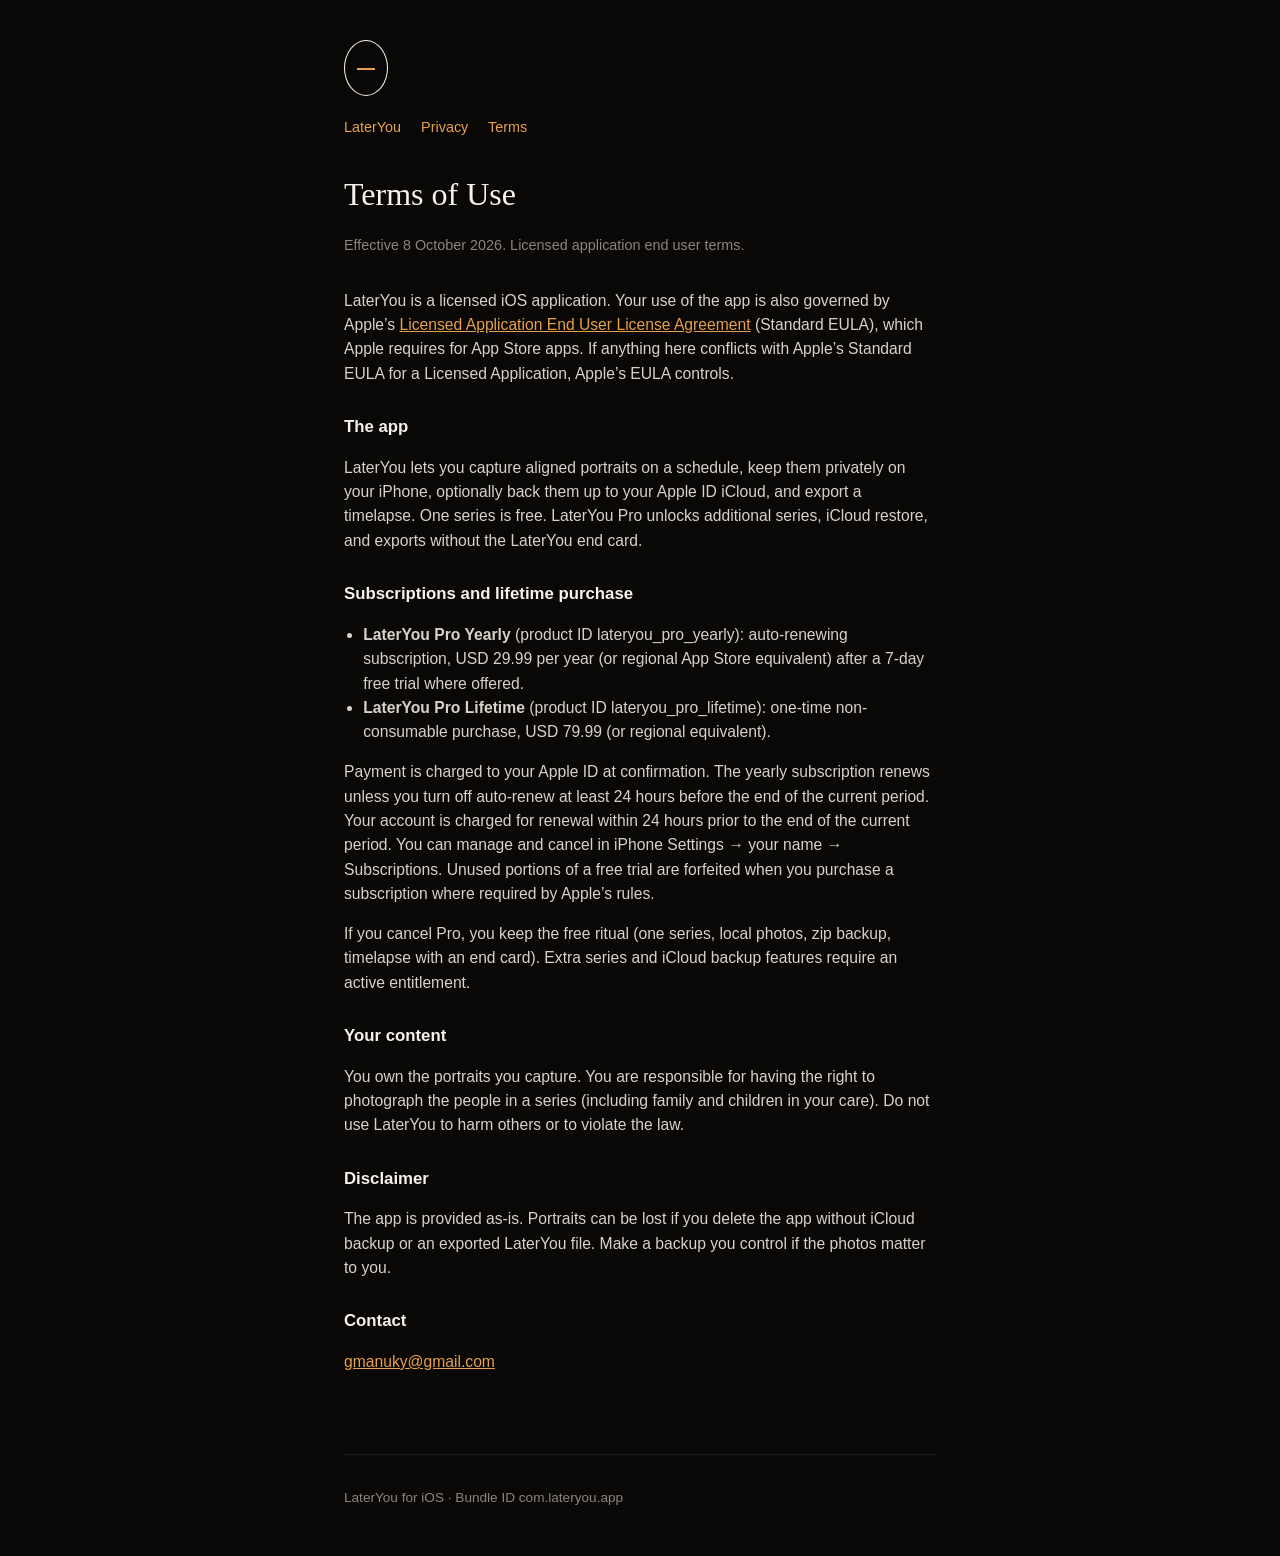
==== terms/index.html @ 8568d7ca "Publish LaterYou privacy policy and terms for App Store. Co-authored-by: Cursor <cursoragent@cursor." ====
<!DOCTYPE html>
<html lang="en">
<head>
  <meta charset="utf-8">
  <meta name="viewport" content="width=device-width, initial-scale=1">
  <title>Terms of Use — LaterYou</title>
  <link rel="stylesheet" href="../styles.css">
</head>
<body>
  <header>
    <div class="mark" aria-hidden="true"></div>
    <nav>
      <a href="../">LaterYou</a>
      <a href="../privacy/">Privacy</a>
      <a href="./">Terms</a>
    </nav>
    <h1>Terms of Use</h1>
    <p class="meta">Effective 8 October 2026. Licensed application end user terms.</p>
  </header>
  <main>
    <p>LaterYou is a licensed iOS application. Your use of the app is also governed by Apple’s <a href="https://www.apple.com/legal/internet-services/itunes/dev/stdeula/">Licensed Application End User License Agreement</a> (Standard EULA), which Apple requires for App Store apps. If anything here conflicts with Apple’s Standard EULA for a Licensed Application, Apple’s EULA controls.</p>

    <h2>The app</h2>
    <p>LaterYou lets you capture aligned portraits on a schedule, keep them privately on your iPhone, optionally back them up to your Apple ID iCloud, and export a timelapse. One series is free. LaterYou Pro unlocks additional series, iCloud restore, and exports without the LaterYou end card.</p>

    <h2>Subscriptions and lifetime purchase</h2>
    <ul>
      <li><strong>LaterYou Pro Yearly</strong> (product ID lateryou_pro_yearly): auto-renewing subscription, USD 29.99 per year (or regional App Store equivalent) after a 7-day free trial where offered.</li>
      <li><strong>LaterYou Pro Lifetime</strong> (product ID lateryou_pro_lifetime): one-time non-consumable purchase, USD 79.99 (or regional equivalent).</li>
    </ul>
    <p>Payment is charged to your Apple ID at confirmation. The yearly subscription renews unless you turn off auto-renew at least 24 hours before the end of the current period. Your account is charged for renewal within 24 hours prior to the end of the current period. You can manage and cancel in iPhone Settings → your name → Subscriptions. Unused portions of a free trial are forfeited when you purchase a subscription where required by Apple’s rules.</p>
    <p>If you cancel Pro, you keep the free ritual (one series, local photos, zip backup, timelapse with an end card). Extra series and iCloud backup features require an active entitlement.</p>

    <h2>Your content</h2>
    <p>You own the portraits you capture. You are responsible for having the right to photograph the people in a series (including family and children in your care). Do not use LaterYou to harm others or to violate the law.</p>

    <h2>Disclaimer</h2>
    <p>The app is provided as-is. Portraits can be lost if you delete the app without iCloud backup or an exported LaterYou file. Make a backup you control if the photos matter to you.</p>

    <h2>Contact</h2>
    <p><a href="mailto:gmanuky@gmail.com">gmanuky@gmail.com</a></p>
  </main>
  <footer>
    <hr>
    LaterYou for iOS · Bundle ID com.lateryou.app
  </footer>
</body>
</html>
---- styles.css ----
:root {
  --bg: #090807;
  --ink: #f6f2ec;
  --muted: #8c857a;
  --hair: rgba(255, 255, 255, 0.08);
  --amber: #e8a04a;
}
* { box-sizing: border-box; }
html, body {
  margin: 0;
  background: var(--bg);
  color: var(--ink);
  font-family: -apple-system, BlinkMacSystemFont, "Segoe UI", Helvetica, Arial, sans-serif;
  line-height: 1.55;
}
a { color: var(--amber); }
header, main, footer {
  max-width: 40rem;
  margin: 0 auto;
  padding: 0 1.5rem;
}
header { padding-top: 2.5rem; }
.mark {
  width: 2.75rem;
  height: 3.5rem;
  border: 1.5px solid var(--ink);
  border-radius: 50%;
  position: relative;
  margin-bottom: 1.25rem;
}
.mark::after {
  content: "";
  position: absolute;
  left: 29%;
  top: 50%;
  width: 42%;
  height: 1.5px;
  background: var(--amber);
}
nav { margin: 1rem 0 2rem; font-size: 0.9rem; }
nav a { margin-right: 1rem; text-decoration: none; }
h1 {
  font-family: Palatino, "Palatino Linotype", "Times New Roman", serif;
  font-weight: 400;
  font-size: 2rem;
  margin: 0 0 0.5rem;
}
.meta { color: var(--muted); font-size: 0.9rem; margin-bottom: 2rem; }
h2 {
  font-size: 1.05rem;
  margin: 1.75rem 0 0.5rem;
}
p, li { color: #d8d2c8; font-size: 0.98rem; }
ul { padding-left: 1.2rem; }
hr {
  border: 0;
  border-top: 1px solid var(--hair);
  margin: 2rem 0;
}
footer {
  padding: 2rem 1.5rem 3rem;
  color: var(--muted);
  font-size: 0.85rem;
}
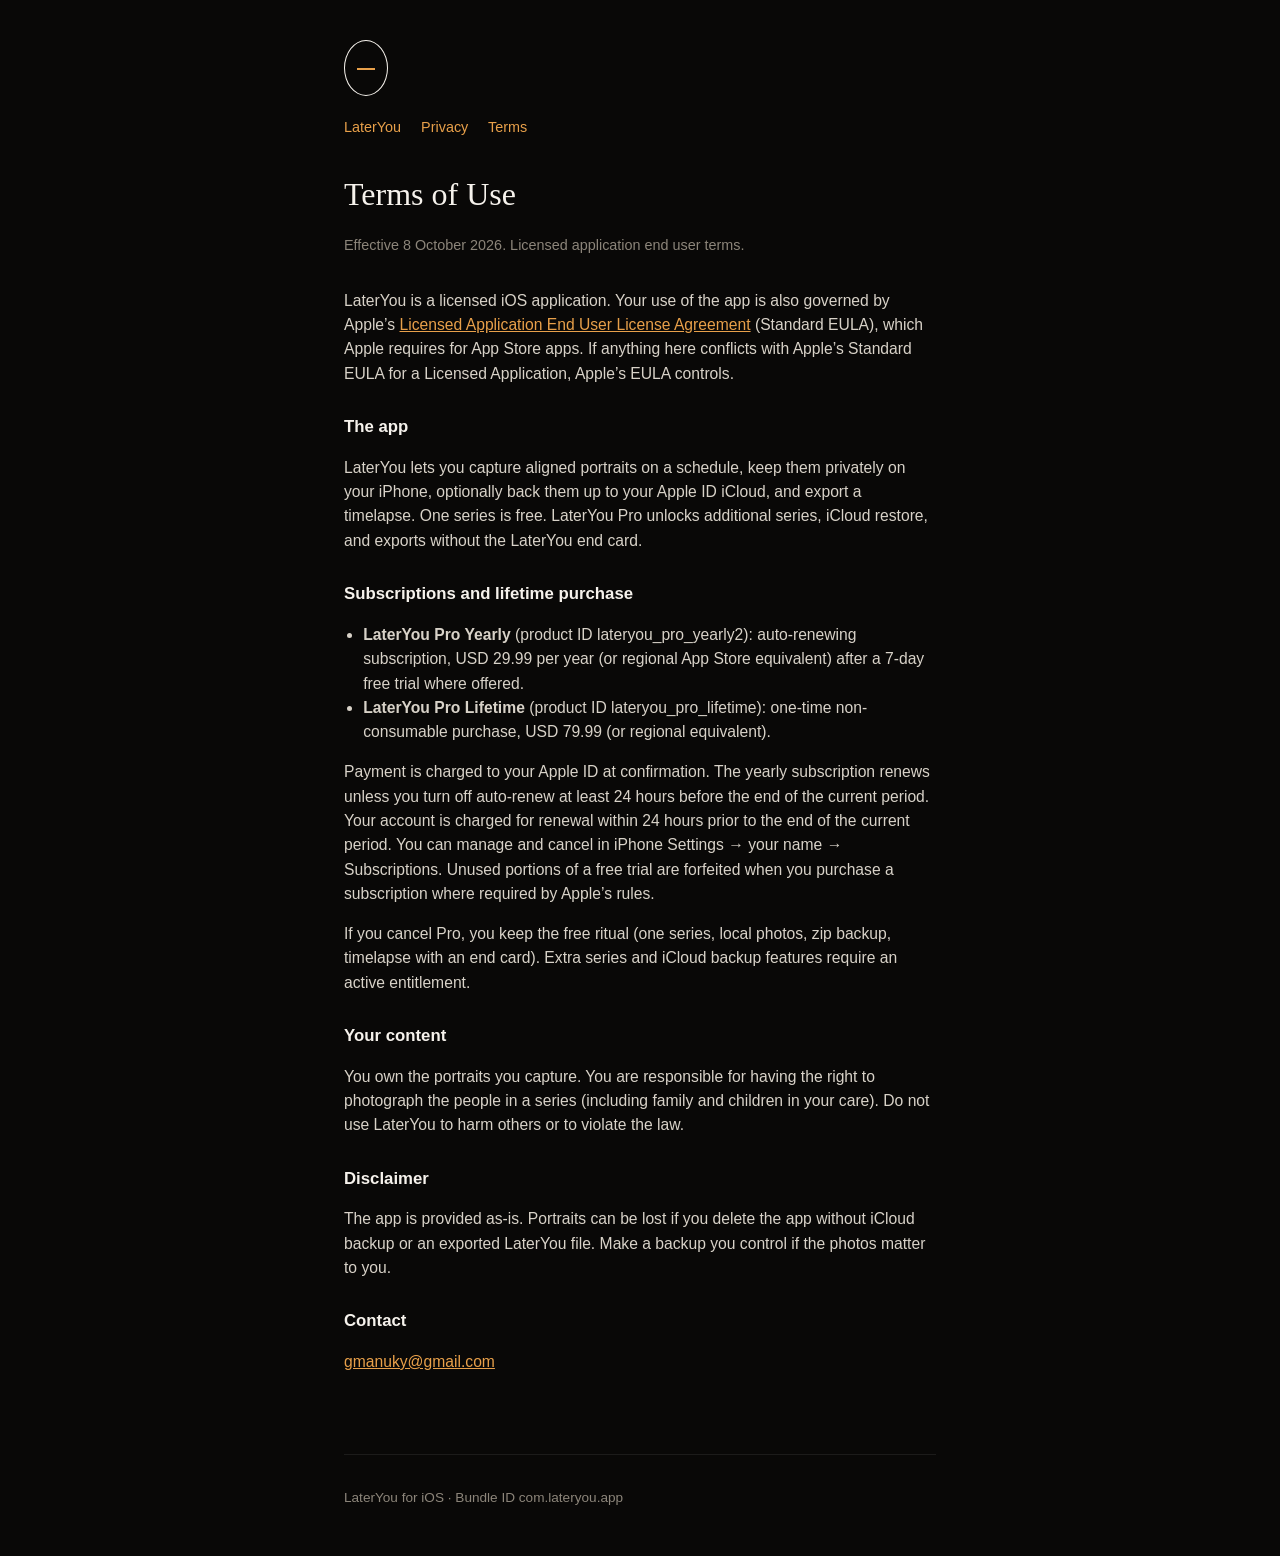
==== commit 3a5b3f4e: "Use lateryou_pro_yearly2 after the original product ID was retired. Co-authored-by: Cursor <cursorag" ====
--- a/terms/index.html
+++ b/terms/index.html
@@ -25,7 +25,7 @@
 
     <h2>Subscriptions and lifetime purchase</h2>
     <ul>
-      <li><strong>LaterYou Pro Yearly</strong> (product ID lateryou_pro_yearly): auto-renewing subscription, USD 29.99 per year (or regional App Store equivalent) after a 7-day free trial where offered.</li>
+      <li><strong>LaterYou Pro Yearly</strong> (product ID lateryou_pro_yearly2): auto-renewing subscription, USD 29.99 per year (or regional App Store equivalent) after a 7-day free trial where offered.</li>
       <li><strong>LaterYou Pro Lifetime</strong> (product ID lateryou_pro_lifetime): one-time non-consumable purchase, USD 79.99 (or regional equivalent).</li>
     </ul>
     <p>Payment is charged to your Apple ID at confirmation. The yearly subscription renews unless you turn off auto-renew at least 24 hours before the end of the current period. Your account is charged for renewal within 24 hours prior to the end of the current period. You can manage and cancel in iPhone Settings → your name → Subscriptions. Unused portions of a free trial are forfeited when you purchase a subscription where required by Apple’s rules.</p>
